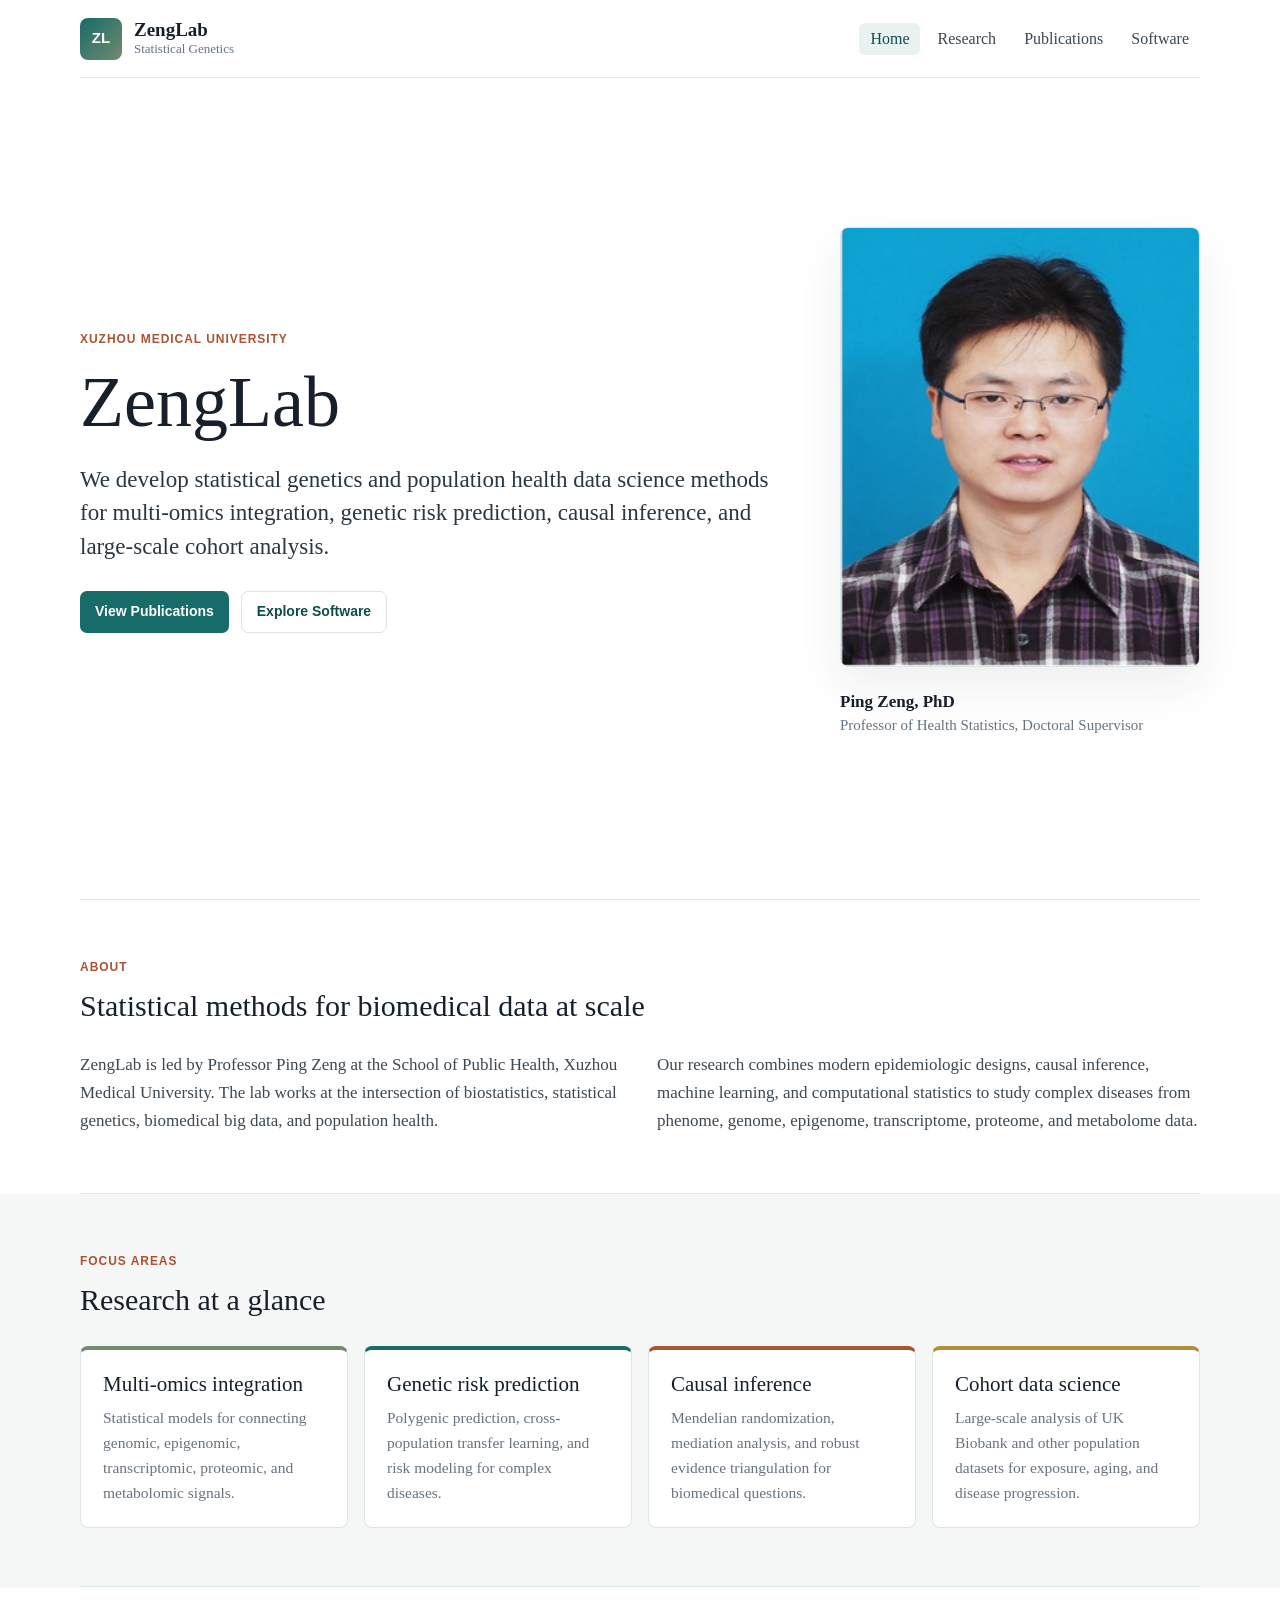
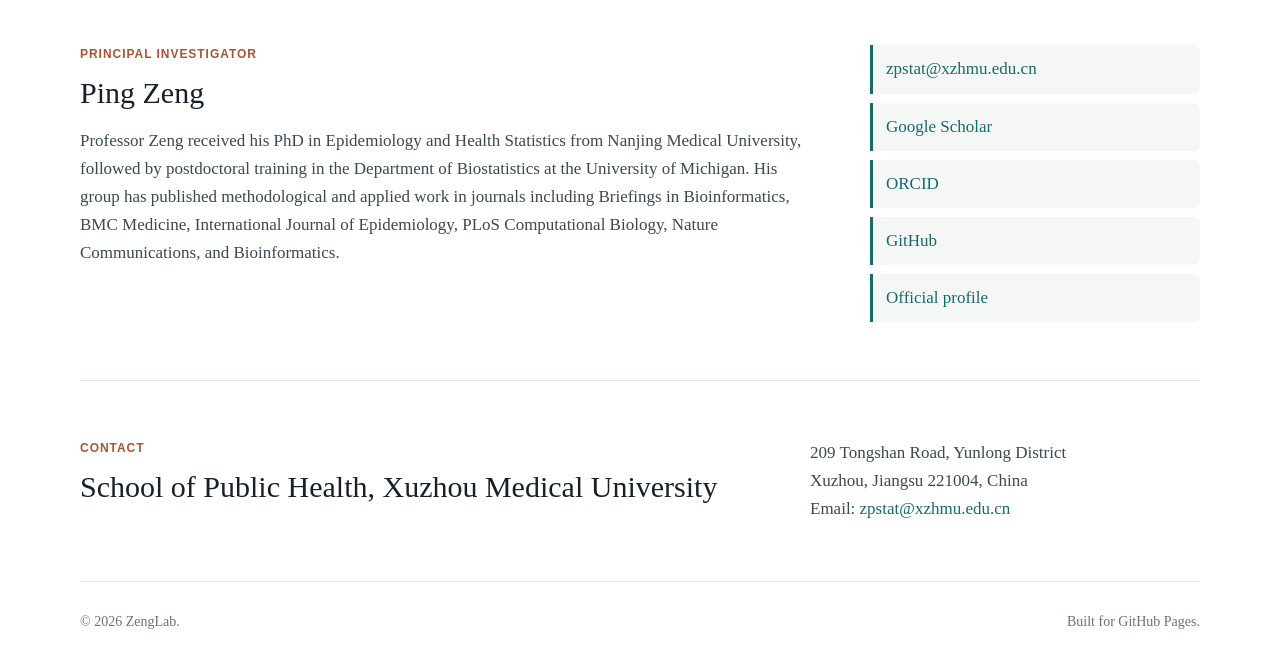
==== index.html @ f62ab116 "Create ZengLab GitHub Pages site" ====
<!DOCTYPE html>
<html lang="en">
<head>
  <meta charset="utf-8">
  <meta name="viewport" content="width=device-width, initial-scale=1">
  <meta name="description" content="ZengLab at Xuzhou Medical University develops statistical genetics, multi-omics integration, genetic risk prediction, and causal inference methods for population health.">
  <title>ZengLab | Statistical Genetics and Population Health</title>
  <link rel="icon" href="favicon.svg" type="image/svg+xml">
  <link rel="stylesheet" href="styles.css">
</head>
<body>
  <header class="site-header">
    <a class="brand" href="index.html" aria-label="ZengLab home">
      <span class="brand-mark">ZL</span>
      <span>
        <strong>ZengLab</strong>
        <small>Statistical Genetics</small>
      </span>
    </a>
    <nav class="nav" aria-label="Primary navigation">
      <a class="active" href="index.html">Home</a>
      <a href="research.html">Research</a>
      <a href="publications.html">Publications</a>
      <a href="software.html">Software</a>
    </nav>
  </header>

  <main>
    <section class="hero">
      <div class="hero-copy">
        <p class="eyebrow">Xuzhou Medical University</p>
        <h1>ZengLab</h1>
        <p class="lead">
          We develop statistical genetics and population health data science methods for multi-omics integration,
          genetic risk prediction, causal inference, and large-scale cohort analysis.
        </p>
        <div class="hero-actions" aria-label="Key links">
          <a class="button primary" href="publications.html">View Publications</a>
          <a class="button secondary" href="software.html">Explore Software</a>
        </div>
      </div>
      <figure class="profile">
        <img src="assets/ping-zeng.png" alt="Ping Zeng">
        <figcaption>
          <strong>Ping Zeng, PhD</strong>
          <span>Professor of Health Statistics, Doctoral Supervisor</span>
        </figcaption>
      </figure>
    </section>

    <section class="section">
      <div class="section-heading">
        <p class="eyebrow">About</p>
        <h2>Statistical methods for biomedical data at scale</h2>
      </div>
      <div class="text-grid">
        <p>
          ZengLab is led by Professor Ping Zeng at the School of Public Health, Xuzhou Medical University.
          The lab works at the intersection of biostatistics, statistical genetics, biomedical big data,
          and population health.
        </p>
        <p>
          Our research combines modern epidemiologic designs, causal inference, machine learning, and
          computational statistics to study complex diseases from phenome, genome, epigenome, transcriptome,
          proteome, and metabolome data.
        </p>
      </div>
    </section>

    <section class="section muted">
      <div class="section-heading">
        <p class="eyebrow">Focus Areas</p>
        <h2>Research at a glance</h2>
      </div>
      <div class="feature-grid">
        <article class="feature">
          <h3>Multi-omics integration</h3>
          <p>Statistical models for connecting genomic, epigenomic, transcriptomic, proteomic, and metabolomic signals.</p>
        </article>
        <article class="feature">
          <h3>Genetic risk prediction</h3>
          <p>Polygenic prediction, cross-population transfer learning, and risk modeling for complex diseases.</p>
        </article>
        <article class="feature">
          <h3>Causal inference</h3>
          <p>Mendelian randomization, mediation analysis, and robust evidence triangulation for biomedical questions.</p>
        </article>
        <article class="feature">
          <h3>Cohort data science</h3>
          <p>Large-scale analysis of UK Biobank and other population datasets for exposure, aging, and disease progression.</p>
        </article>
      </div>
    </section>

    <section class="section split">
      <div>
        <p class="eyebrow">Principal Investigator</p>
        <h2>Ping Zeng</h2>
        <p>
          Professor Zeng received his PhD in Epidemiology and Health Statistics from Nanjing Medical University,
          followed by postdoctoral training in the Department of Biostatistics at the University of Michigan.
          His group has published methodological and applied work in journals including Briefings in Bioinformatics,
          BMC Medicine, International Journal of Epidemiology, PLoS Computational Biology, Nature Communications,
          and Bioinformatics.
        </p>
      </div>
      <aside class="fact-list" aria-label="Profile links and contact">
        <a href="mailto:zpstat@xzhmu.edu.cn">zpstat@xzhmu.edu.cn</a>
        <a href="https://scholar.google.com/citations?user=GankdrwAAAAJ&hl=en" target="_blank" rel="noopener">Google Scholar</a>
        <a href="http://orcid.org/0000-0003-2710-3440" target="_blank" rel="noopener">ORCID</a>
        <a href="https://github.com/biostatpzeng/" target="_blank" rel="noopener">GitHub</a>
        <a href="https://gongwei.xzhmu.edu.cn/info/1168/1723.htm" target="_blank" rel="noopener">Official profile</a>
      </aside>
    </section>

    <section class="section contact-band" id="contact">
      <div>
        <p class="eyebrow">Contact</p>
        <h2>School of Public Health, Xuzhou Medical University</h2>
      </div>
      <address>
        209 Tongshan Road, Yunlong District<br>
        Xuzhou, Jiangsu 221004, China<br>
        Email: <a href="mailto:zpstat@xzhmu.edu.cn">zpstat@xzhmu.edu.cn</a>
      </address>
    </section>
  </main>

  <footer class="site-footer">
    <span>&copy; 2026 ZengLab.</span>
    <span>Built for GitHub Pages.</span>
  </footer>
</body>
</html>
---- styles.css ----
:root {
  --ink: #17202a;
  --body: #3c4852;
  --muted: #67737f;
  --line: #dde4ea;
  --paper: #ffffff;
  --wash: #f5f7f6;
  --teal: #176b69;
  --teal-dark: #0f4d4b;
  --rust: #a95432;
  --sage: #728b6f;
  --gold: #b58b3c;
  --shadow: 0 18px 45px rgba(23, 32, 42, 0.08);
}

* {
  box-sizing: border-box;
}

html {
  scroll-behavior: smooth;
}

body {
  margin: 0;
  color: var(--body);
  background: var(--paper);
  font-family: Georgia, "Times New Roman", serif;
  font-size: 17px;
  line-height: 1.65;
}

a {
  color: var(--teal);
  text-decoration: none;
}

a:hover {
  color: var(--rust);
}

.site-header,
main,
.site-footer {
  width: min(1120px, calc(100% - 42px));
  margin: 0 auto;
}

.site-header {
  min-height: 78px;
  display: flex;
  align-items: center;
  justify-content: space-between;
  gap: 24px;
  border-bottom: 1px solid var(--line);
}

.brand {
  display: inline-flex;
  align-items: center;
  gap: 12px;
  color: var(--ink);
}

.brand:hover {
  color: var(--ink);
}

.brand-mark {
  width: 42px;
  height: 42px;
  display: inline-grid;
  place-items: center;
  border-radius: 8px;
  color: #fff;
  background: linear-gradient(135deg, var(--teal), var(--sage));
  font-family: Arial, Helvetica, sans-serif;
  font-size: 15px;
  font-weight: 700;
  letter-spacing: 0;
}

.brand strong,
.brand small {
  display: block;
}

.brand strong {
  color: var(--ink);
  font-size: 19px;
  line-height: 1.1;
}

.brand small {
  color: var(--muted);
  font-size: 13px;
  line-height: 1.3;
}

.nav {
  display: flex;
  align-items: center;
  gap: 6px;
  flex-wrap: wrap;
  justify-content: flex-end;
}

.nav a {
  color: var(--body);
  border-radius: 6px;
  padding: 8px 11px;
  font-size: 16px;
  line-height: 1;
}

.nav a:hover,
.nav a.active {
  color: var(--teal-dark);
  background: #eaf2f1;
}

.hero {
  min-height: calc(100vh - 78px);
  display: grid;
  grid-template-columns: minmax(0, 1.25fr) 360px;
  align-items: center;
  gap: 64px;
  padding: 44px 0 58px;
  border-bottom: 1px solid var(--line);
}

.hero-copy {
  max-width: 720px;
}

.eyebrow {
  margin: 0 0 10px;
  color: var(--rust);
  font-family: Arial, Helvetica, sans-serif;
  font-size: 12px;
  font-weight: 700;
  letter-spacing: 0.08em;
  text-transform: uppercase;
}

h1,
h2,
h3,
p {
  margin-top: 0;
}

h1,
h2,
h3 {
  color: var(--ink);
  font-weight: 500;
  line-height: 1.18;
}

h1 {
  margin-bottom: 18px;
  font-size: clamp(42px, 6vw, 72px);
}

h2 {
  margin-bottom: 16px;
  font-size: 30px;
}

h3 {
  margin-bottom: 10px;
  font-size: 21px;
}

.lead {
  max-width: 760px;
  color: #2b3740;
  font-size: 23px;
  line-height: 1.45;
}

.lead.narrow {
  max-width: 820px;
}

.hero-actions,
.inline-links {
  display: flex;
  flex-wrap: wrap;
  gap: 12px;
  margin-top: 28px;
}

.button,
.inline-links a {
  display: inline-flex;
  align-items: center;
  justify-content: center;
  min-height: 42px;
  border-radius: 7px;
  padding: 9px 15px;
  font-family: Arial, Helvetica, sans-serif;
  font-size: 14px;
  font-weight: 700;
  line-height: 1.2;
}

.button.primary {
  color: #fff;
  background: var(--teal);
}

.button.primary:hover {
  background: var(--teal-dark);
}

.button.secondary,
.inline-links a {
  color: var(--teal-dark);
  border: 1px solid var(--line);
  background: #fff;
}

.button.secondary:hover,
.inline-links a:hover {
  color: var(--rust);
  border-color: #d4b5a4;
}

.profile {
  margin: 0;
}

.profile img {
  width: 100%;
  max-height: 460px;
  object-fit: cover;
  object-position: center top;
  border-radius: 8px;
  box-shadow: var(--shadow);
  border: 1px solid var(--line);
}

.profile figcaption {
  margin-top: 14px;
  color: var(--muted);
  font-size: 15px;
  line-height: 1.45;
}

.profile figcaption strong,
.profile figcaption span {
  display: block;
}

.profile figcaption strong {
  color: var(--ink);
  font-size: 17px;
}

.section,
.page-intro {
  padding: 58px 0;
  border-bottom: 1px solid var(--line);
}

.page-intro {
  padding-top: 64px;
}

.muted {
  background: var(--wash);
  box-shadow: 0 0 0 100vmax var(--wash);
  clip-path: inset(0 -100vmax);
}

.section-heading {
  max-width: 720px;
  margin-bottom: 28px;
}

.text-grid {
  display: grid;
  grid-template-columns: repeat(2, minmax(0, 1fr));
  gap: 34px;
}

.text-grid p {
  margin: 0;
}

.feature-grid,
.software-grid {
  display: grid;
  grid-template-columns: repeat(4, minmax(0, 1fr));
  gap: 16px;
}

.feature,
.software-card {
  min-height: 100%;
  border: 1px solid var(--line);
  border-radius: 8px;
  background: #fff;
  padding: 22px;
}

.feature {
  border-top: 4px solid var(--sage);
}

.feature:nth-child(2) {
  border-top-color: var(--teal);
}

.feature:nth-child(3) {
  border-top-color: var(--rust);
}

.feature:nth-child(4) {
  border-top-color: var(--gold);
}

.feature p,
.software-card p {
  margin-bottom: 0;
  color: var(--muted);
  font-size: 15.5px;
  line-height: 1.6;
}

.split {
  display: grid;
  grid-template-columns: minmax(0, 1fr) 330px;
  gap: 52px;
  align-items: start;
}

.fact-list {
  display: grid;
  gap: 9px;
}

.fact-list a {
  display: block;
  border-left: 3px solid var(--teal);
  background: var(--wash);
  padding: 10px 13px;
  border-radius: 0 6px 6px 0;
}

.contact-band {
  display: grid;
  grid-template-columns: minmax(0, 1fr) minmax(260px, 390px);
  gap: 42px;
  align-items: start;
}

address {
  font-style: normal;
}

.research-list {
  display: grid;
  gap: 1px;
  border: 1px solid var(--line);
  background: var(--line);
}

.research-item {
  display: grid;
  grid-template-columns: 72px minmax(0, 1fr);
  gap: 22px;
  background: #fff;
  padding: 28px;
}

.research-item p {
  margin-bottom: 0;
}

.number {
  color: var(--gold);
  font-family: Arial, Helvetica, sans-serif;
  font-size: 14px;
  font-weight: 700;
}

.metric-grid {
  display: grid;
  gap: 12px;
}

.metric-grid div {
  border: 1px solid var(--line);
  border-radius: 8px;
  padding: 18px;
}

.metric-grid strong {
  display: block;
  color: var(--teal-dark);
  font-family: Arial, Helvetica, sans-serif;
  font-size: 32px;
  line-height: 1;
}

.metric-grid span {
  display: block;
  margin-top: 8px;
  color: var(--muted);
  font-size: 14px;
  line-height: 1.5;
}

.pub-year {
  margin: 28px 0 12px;
  color: var(--rust);
  font-family: Arial, Helvetica, sans-serif;
  font-size: 14px;
  font-weight: 700;
  letter-spacing: 0.08em;
}

.pub-year:first-child {
  margin-top: 0;
}

.publication-list {
  margin: 0 0 22px;
  padding-left: 21px;
}

.publication-list li {
  margin-bottom: 15px;
  padding-left: 8px;
}

.publication-list em {
  color: var(--ink);
  font-style: italic;
  font-weight: 700;
}

.publication-list a {
  white-space: nowrap;
}

.software-grid {
  grid-template-columns: repeat(2, minmax(0, 1fr));
}

.software-card {
  display: flex;
  justify-content: space-between;
  gap: 22px;
}

.software-card h2 {
  margin-bottom: 8px;
  font-size: 24px;
}

.software-card a {
  align-self: flex-start;
  white-space: nowrap;
  font-family: Arial, Helvetica, sans-serif;
  font-size: 14px;
  font-weight: 700;
}

.site-footer {
  display: flex;
  justify-content: space-between;
  gap: 18px;
  padding: 28px 0 36px;
  color: var(--muted);
  font-size: 14px;
}

@media (max-width: 900px) {
  .site-header {
    align-items: flex-start;
    flex-direction: column;
    justify-content: center;
    padding: 16px 0;
  }

  .nav {
    justify-content: flex-start;
  }

  .hero {
    min-height: auto;
    grid-template-columns: 1fr;
    gap: 34px;
    padding-top: 40px;
  }

  .profile {
    max-width: 420px;
  }

  .text-grid,
  .split,
  .contact-band,
  .feature-grid,
  .software-grid {
    grid-template-columns: 1fr;
  }
}

@media (max-width: 560px) {
  .site-header,
  main,
  .site-footer {
    width: min(100% - 28px, 1120px);
  }

  body {
    font-size: 16px;
  }

  h1 {
    font-size: 42px;
  }

  h2 {
    font-size: 26px;
  }

  .lead {
    font-size: 20px;
  }

  .nav a {
    padding: 8px 9px;
    font-size: 15px;
  }

  .hero-actions,
  .inline-links,
  .site-footer,
  .software-card {
    flex-direction: column;
  }

  .button,
  .inline-links a {
    width: 100%;
  }

  .research-item {
    grid-template-columns: 1fr;
    gap: 8px;
    padding: 22px;
  }
}
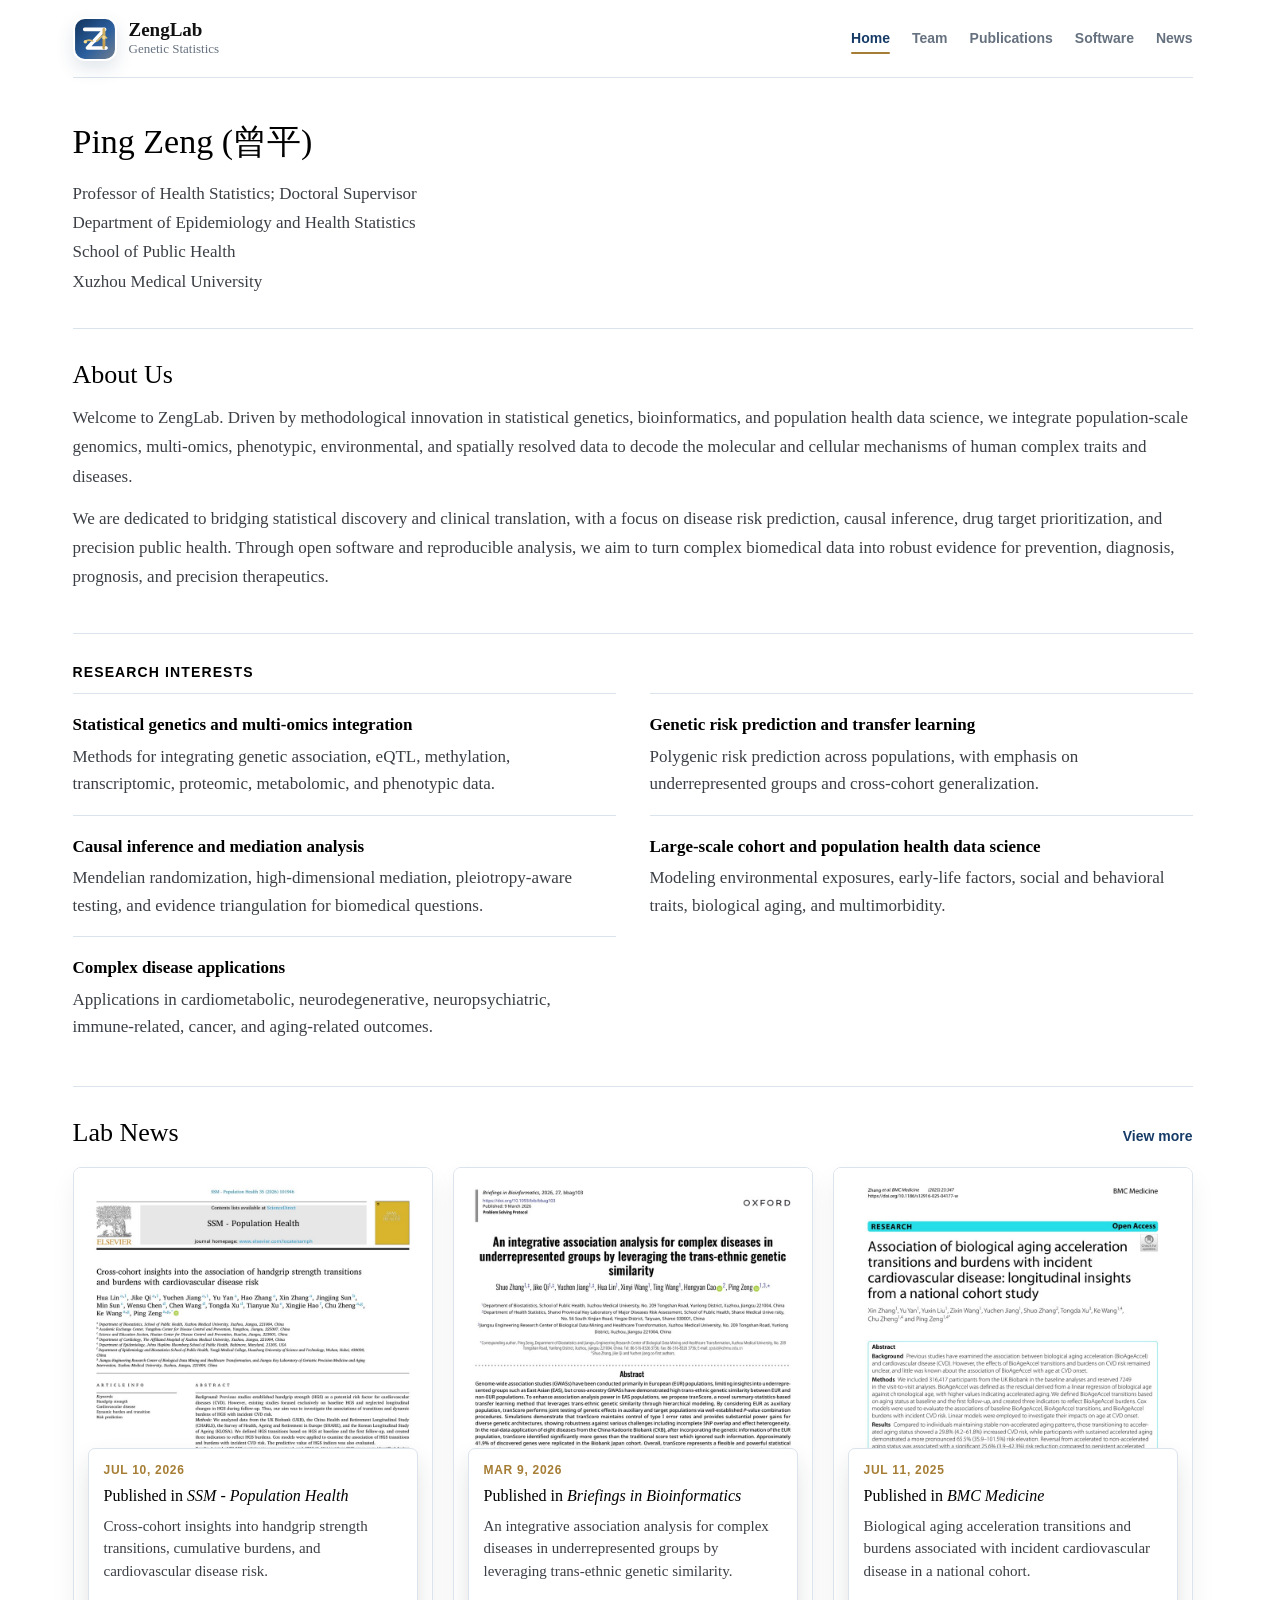
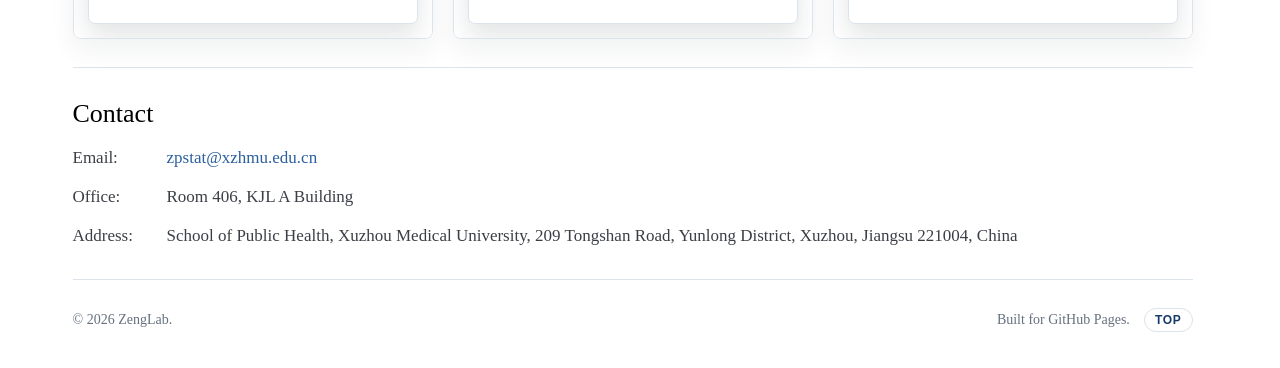
==== commit 87d12395: "Build ZengLab GitHub Pages site" ====
--- a/index.html
+++ b/index.html
@@ -4,131 +4,170 @@
   <meta charset="utf-8">
   <meta name="viewport" content="width=device-width, initial-scale=1">
   <meta name="description" content="ZengLab at Xuzhou Medical University develops statistical genetics, multi-omics integration, genetic risk prediction, and causal inference methods for population health.">
-  <title>ZengLab | Statistical Genetics and Population Health</title>
+  <title>ZengLab | Genetic Statistics and Population Health</title>
   <link rel="icon" href="favicon.svg" type="image/svg+xml">
   <link rel="stylesheet" href="styles.css">
 </head>
-<body>
+<body id="top">
   <header class="site-header">
     <a class="brand" href="index.html" aria-label="ZengLab home">
-      <span class="brand-mark">ZL</span>
+      <span class="brand-mark" aria-hidden="true">
+        <svg viewBox="0 0 64 64" focusable="false">
+          <defs>
+            <linearGradient id="field-index" x1="8" y1="8" x2="56" y2="56" gradientUnits="userSpaceOnUse">
+              <stop offset="0" stop-color="#163b67"/>
+              <stop offset="0.58" stop-color="#2b5f9e"/>
+              <stop offset="1" stop-color="#637892"/>
+            </linearGradient>
+            <linearGradient id="accent-index" x1="16" y1="45" x2="50" y2="18" gradientUnits="userSpaceOnUse">
+              <stop offset="0" stop-color="#a67d34"/>
+              <stop offset="1" stop-color="#d8b76a"/>
+            </linearGradient>
+          </defs>
+          <rect x="3" y="3" width="58" height="58" rx="14" fill="url(#field-index)"/>
+          <path d="M17 18h29L21 45h27" fill="none" stroke="#ffffff" stroke-width="5.2" stroke-linecap="round" stroke-linejoin="round"/>
+          <path d="M45 18v27" fill="none" stroke="url(#accent-index)" stroke-width="4.2" stroke-linecap="round"/>
+          <path d="M18 36c6.5-7.5 12.5 4.5 19-3s8.5-7 12-2.5" fill="none" stroke="#d8b76a" stroke-width="2.2" stroke-linecap="round"/>
+          <circle cx="18" cy="36" r="2.6" fill="#f3d98d"/>
+          <circle cx="31.5" cy="35" r="2.2" fill="#ffffff"/>
+          <circle cx="45" cy="30" r="2.6" fill="#f3d98d"/>
+          <circle cx="48" cy="45" r="2.1" fill="#ffffff"/>
+        </svg>
+      </span>
       <span>
         <strong>ZengLab</strong>
-        <small>Statistical Genetics</small>
+        <small>Genetic Statistics</small>
       </span>
     </a>
     <nav class="nav" aria-label="Primary navigation">
       <a class="active" href="index.html">Home</a>
-      <a href="research.html">Research</a>
+      <a href="team.html">Team</a>
       <a href="publications.html">Publications</a>
       <a href="software.html">Software</a>
+      <a href="news.html">News</a>
     </nav>
   </header>
 
   <main>
-    <section class="hero">
-      <div class="hero-copy">
-        <p class="eyebrow">Xuzhou Medical University</p>
-        <h1>ZengLab</h1>
-        <p class="lead">
-          We develop statistical genetics and population health data science methods for multi-omics integration,
-          genetic risk prediction, causal inference, and large-scale cohort analysis.
-        </p>
-        <div class="hero-actions" aria-label="Key links">
-          <a class="button primary" href="publications.html">View Publications</a>
-          <a class="button secondary" href="software.html">Explore Software</a>
-        </div>
-      </div>
-      <figure class="profile">
-        <img src="assets/ping-zeng.png" alt="Ping Zeng">
-        <figcaption>
-          <strong>Ping Zeng, PhD</strong>
-          <span>Professor of Health Statistics, Doctoral Supervisor</span>
-        </figcaption>
-      </figure>
-    </section>
-
-    <section class="section">
-      <div class="section-heading">
-        <p class="eyebrow">About</p>
-        <h2>Statistical methods for biomedical data at scale</h2>
-      </div>
-      <div class="text-grid">
-        <p>
-          ZengLab is led by Professor Ping Zeng at the School of Public Health, Xuzhou Medical University.
-          The lab works at the intersection of biostatistics, statistical genetics, biomedical big data,
-          and population health.
-        </p>
-        <p>
-          Our research combines modern epidemiologic designs, causal inference, machine learning, and
-          computational statistics to study complex diseases from phenome, genome, epigenome, transcriptome,
-          proteome, and metabolome data.
+    <section class="home-intro">
+      <div class="home-profile-copy">
+        <h1>Ping Zeng (曾平)</h1>
+        <p class="home-affiliation">
+          Professor of Health Statistics; Doctoral Supervisor<br>
+          Department of Epidemiology and Health Statistics<br>
+          School of Public Health<br>
+          Xuzhou Medical University
         </p>
       </div>
     </section>
 
-    <section class="section muted">
-      <div class="section-heading">
-        <p class="eyebrow">Focus Areas</p>
-        <h2>Research at a glance</h2>
+    <section class="home-section">
+      <h2>About Us</h2>
+      <p>
+        Welcome to ZengLab. Driven by methodological innovation in statistical genetics,
+        bioinformatics, and population health data science, we integrate population-scale
+        genomics, multi-omics, phenotypic, environmental, and spatially resolved data to
+        decode the molecular and cellular mechanisms of human complex traits and diseases.
+      </p>
+      <p>
+        We are dedicated to bridging statistical discovery and clinical translation, with a
+        focus on disease risk prediction, causal inference, drug target prioritization, and
+        precision public health. Through open software and reproducible analysis, we aim to
+        turn complex biomedical data into robust evidence for prevention, diagnosis,
+        prognosis, and precision therapeutics.
+      </p>
+    </section>
+
+    <section class="home-section research-interests">
+      <h2>Research Interests</h2>
+      <ul class="interest-list">
+        <li>
+          <strong>Statistical genetics and multi-omics integration</strong>
+          <span>Methods for integrating genetic association, eQTL, methylation, transcriptomic, proteomic, metabolomic, and phenotypic data.</span>
+        </li>
+        <li>
+          <strong>Genetic risk prediction and transfer learning</strong>
+          <span>Polygenic risk prediction across populations, with emphasis on underrepresented groups and cross-cohort generalization.</span>
+        </li>
+        <li>
+          <strong>Causal inference and mediation analysis</strong>
+          <span>Mendelian randomization, high-dimensional mediation, pleiotropy-aware testing, and evidence triangulation for biomedical questions.</span>
+        </li>
+        <li>
+          <strong>Large-scale cohort and population health data science</strong>
+          <span>Modeling environmental exposures, early-life factors, social and behavioral traits, biological aging, and multimorbidity.</span>
+        </li>
+        <li>
+          <strong>Complex disease applications</strong>
+          <span>Applications in cardiometabolic, neurodegenerative, neuropsychiatric, immune-related, cancer, and aging-related outcomes.</span>
+        </li>
+      </ul>
+    </section>
+
+    <section class="home-section lab-news">
+      <div class="section-title-row">
+        <h2>Lab News</h2>
+        <a href="news.html">View more</a>
       </div>
-      <div class="feature-grid">
-        <article class="feature">
-          <h3>Multi-omics integration</h3>
-          <p>Statistical models for connecting genomic, epigenomic, transcriptomic, proteomic, and metabolomic signals.</p>
-        </article>
-        <article class="feature">
-          <h3>Genetic risk prediction</h3>
-          <p>Polygenic prediction, cross-population transfer learning, and risk modeling for complex diseases.</p>
-        </article>
-        <article class="feature">
-          <h3>Causal inference</h3>
-          <p>Mendelian randomization, mediation analysis, and robust evidence triangulation for biomedical questions.</p>
-        </article>
-        <article class="feature">
-          <h3>Cohort data science</h3>
-          <p>Large-scale analysis of UK Biobank and other population datasets for exposure, aging, and disease progression.</p>
-        </article>
+      <div class="news-grid">
+        <a class="news-card" href="https://doi.org/10.1016/j.ssmph.2026.101946" target="_blank" rel="noopener" aria-label="Open handgrip strength and cardiovascular disease article">
+          <div class="news-cover">
+            <img src="assets/news-handgrip-cover.jpg" alt="First page of the handgrip strength and cardiovascular disease paper">
+          </div>
+          <div class="news-body">
+            <time datetime="2026-07-10">Jul 10, 2026</time>
+            <h3>Published in <em>SSM - Population Health</em></h3>
+            <p>Cross-cohort insights into handgrip strength transitions, cumulative burdens, and cardiovascular disease risk.</p>
+          </div>
+        </a>
+        <a class="news-card" href="https://doi.org/10.1093/bib/bbag103" target="_blank" rel="noopener" aria-label="Open trans-ethnic genetic similarity article">
+          <div class="news-cover">
+            <img src="assets/news-transethnic-cover.jpg" alt="First page of the trans-ethnic genetic similarity paper">
+          </div>
+          <div class="news-body">
+            <time datetime="2026-03-09">Mar 9, 2026</time>
+            <h3>Published in <em>Briefings in Bioinformatics</em></h3>
+            <p>An integrative association analysis for complex diseases in underrepresented groups by leveraging trans-ethnic genetic similarity.</p>
+          </div>
+        </a>
+        <a class="news-card" href="https://doi.org/10.1186/s12916-025-04177-w" target="_blank" rel="noopener" aria-label="Open biological aging acceleration and cardiovascular disease article">
+          <div class="news-cover">
+            <img src="assets/news-aging-cover.jpg" alt="First page of the biological aging acceleration and cardiovascular disease paper">
+          </div>
+          <div class="news-body">
+            <time datetime="2025-07-11">Jul 11, 2025</time>
+            <h3>Published in <em>BMC Medicine</em></h3>
+            <p>Biological aging acceleration transitions and burdens associated with incident cardiovascular disease in a national cohort.</p>
+          </div>
+        </a>
       </div>
     </section>
 
-    <section class="section split">
-      <div>
-        <p class="eyebrow">Principal Investigator</p>
-        <h2>Ping Zeng</h2>
-        <p>
-          Professor Zeng received his PhD in Epidemiology and Health Statistics from Nanjing Medical University,
-          followed by postdoctoral training in the Department of Biostatistics at the University of Michigan.
-          His group has published methodological and applied work in journals including Briefings in Bioinformatics,
-          BMC Medicine, International Journal of Epidemiology, PLoS Computational Biology, Nature Communications,
-          and Bioinformatics.
-        </p>
-      </div>
-      <aside class="fact-list" aria-label="Profile links and contact">
-        <a href="mailto:zpstat@xzhmu.edu.cn">zpstat@xzhmu.edu.cn</a>
-        <a href="https://scholar.google.com/citations?user=GankdrwAAAAJ&hl=en" target="_blank" rel="noopener">Google Scholar</a>
-        <a href="http://orcid.org/0000-0003-2710-3440" target="_blank" rel="noopener">ORCID</a>
-        <a href="https://github.com/biostatpzeng/" target="_blank" rel="noopener">GitHub</a>
-        <a href="https://gongwei.xzhmu.edu.cn/info/1168/1723.htm" target="_blank" rel="noopener">Official profile</a>
-      </aside>
-    </section>
-
-    <section class="section contact-band" id="contact">
-      <div>
-        <p class="eyebrow">Contact</p>
-        <h2>School of Public Health, Xuzhou Medical University</h2>
-      </div>
-      <address>
-        209 Tongshan Road, Yunlong District<br>
-        Xuzhou, Jiangsu 221004, China<br>
-        Email: <a href="mailto:zpstat@xzhmu.edu.cn">zpstat@xzhmu.edu.cn</a>
-      </address>
+    <section class="home-section" id="contact">
+      <h2>Contact</h2>
+      <dl class="home-contact">
+        <div>
+          <dt>Email:</dt>
+          <dd><a href="mailto:zpstat@xzhmu.edu.cn">zpstat@xzhmu.edu.cn</a></dd>
+        </div>
+        <div>
+          <dt>Office:</dt>
+          <dd>Room 406, KJL A Building</dd>
+        </div>
+        <div>
+          <dt>Address:</dt>
+          <dd>School of Public Health, Xuzhou Medical University, 209 Tongshan Road, Yunlong District, Xuzhou, Jiangsu 221004, China</dd>
+        </div>
+      </dl>
     </section>
   </main>
 
   <footer class="site-footer">
     <span>&copy; 2026 ZengLab.</span>
-    <span>Built for GitHub Pages.</span>
+    <span class="footer-links">
+      <span>Built for GitHub Pages.</span>
+      <a class="back-to-top" href="#top">Top</a>
+    </span>
   </footer>
 </body>
 </html>
--- a/styles.css
+++ b/styles.css
@@ -1,15 +1,15 @@
 :root {
-  --ink: #17202a;
-  --body: #3c4852;
-  --muted: #67737f;
-  --line: #dde4ea;
+  --ink: #111111;
+  --body: #3b3f45;
+  --muted: #66717f;
+  --line: #dbe3ec;
   --paper: #ffffff;
-  --wash: #f5f7f6;
-  --teal: #176b69;
-  --teal-dark: #0f4d4b;
-  --rust: #a95432;
-  --sage: #728b6f;
-  --gold: #b58b3c;
+  --wash: #f5f7fb;
+  --teal: #2b5f9e;
+  --teal-dark: #163b67;
+  --rust: #8f4d3a;
+  --sage: #637892;
+  --gold: #a67d34;
   --shadow: 0 18px 45px rgba(23, 32, 42, 0.08);
 }
 
@@ -19,12 +19,15 @@
 
 html {
   scroll-behavior: smooth;
+  scrollbar-gutter: stable;
 }
 
 body {
+  position: relative;
+  min-height: 100vh;
   margin: 0;
   color: var(--body);
-  background: var(--paper);
+  background: #fff;
   font-family: Georgia, "Times New Roman", serif;
   font-size: 17px;
   line-height: 1.65;
@@ -42,16 +45,24 @@
 .site-header,
 main,
 .site-footer {
+  position: relative;
+  z-index: 1;
   width: min(1120px, calc(100% - 42px));
   margin: 0 auto;
 }
 
 .site-header {
+  position: sticky;
+  top: 0;
+  z-index: 10;
   min-height: 78px;
   display: flex;
   align-items: center;
   justify-content: space-between;
   gap: 24px;
+  padding: 10px 0;
+  background: rgba(255, 255, 255, 0.86);
+  backdrop-filter: blur(10px);
   border-bottom: 1px solid var(--line);
 }
 
@@ -67,17 +78,20 @@
 }
 
 .brand-mark {
-  width: 42px;
-  height: 42px;
-  display: inline-grid;
-  place-items: center;
-  border-radius: 8px;
-  color: #fff;
-  background: linear-gradient(135deg, var(--teal), var(--sage));
-  font-family: Arial, Helvetica, sans-serif;
-  font-size: 15px;
-  font-weight: 700;
-  letter-spacing: 0;
+  width: 44px;
+  height: 44px;
+  flex: 0 0 auto;
+  display: block;
+  overflow: hidden;
+  border-radius: 12px;
+  box-shadow: 0 8px 18px rgba(22, 59, 103, 0.13);
+}
+
+.brand-mark img,
+.brand-mark svg {
+  display: block;
+  width: 100%;
+  height: 100%;
 }
 
 .brand strong,
@@ -100,23 +114,45 @@
 .nav {
   display: flex;
   align-items: center;
-  gap: 6px;
+  gap: 22px;
   flex-wrap: wrap;
   justify-content: flex-end;
 }
 
 .nav a {
-  color: var(--body);
-  border-radius: 6px;
-  padding: 8px 11px;
-  font-size: 16px;
-  line-height: 1;
+  position: relative;
+  color: var(--muted);
+  padding: 8px 0;
+  font-family: Arial, Helvetica, sans-serif;
+  font-size: 14px;
+  font-weight: 700;
+  line-height: 1.1;
+  white-space: nowrap;
+  transition: color 160ms ease;
+}
+
+.nav a::after {
+  content: "";
+  position: absolute;
+  right: 0;
+  bottom: 0;
+  left: 0;
+  height: 2px;
+  border-radius: 999px;
+  background: var(--gold);
+  transform: scaleX(0);
+  transform-origin: left;
+  transition: transform 160ms ease;
 }
 
 .nav a:hover,
 .nav a.active {
   color: var(--teal-dark);
-  background: #eaf2f1;
+}
+
+.nav a:hover::after,
+.nav a.active::after {
+  transform: scaleX(1);
 }
 
 .hero {
@@ -137,7 +173,7 @@
   margin: 0 0 10px;
   color: var(--rust);
   font-family: Arial, Helvetica, sans-serif;
-  font-size: 12px;
+  font-size: 13px;
   font-weight: 700;
   letter-spacing: 0.08em;
   text-transform: uppercase;
@@ -259,6 +295,243 @@
   font-size: 17px;
 }
 
+.home-intro {
+  width: 100%;
+  display: grid;
+  grid-template-columns: minmax(0, 1fr);
+  align-items: start;
+  padding: 44px 0 32px;
+  border-bottom: 1px solid var(--line);
+}
+
+.home-profile-copy h1 {
+  margin-bottom: 16px;
+  color: #000;
+  font-size: 34px;
+  line-height: 1.2;
+}
+
+.home-affiliation {
+  margin: 0;
+  color: var(--body);
+  font-size: 17px;
+  line-height: 1.72;
+}
+
+.home-section {
+  width: 100%;
+  padding: 30px 0 28px;
+  border-bottom: 1px solid var(--line);
+}
+
+.home-section h2 {
+  margin-bottom: 12px;
+  color: #000;
+  font-size: 26px;
+  line-height: 1.25;
+}
+
+.home-section p,
+.home-contact {
+  margin-bottom: 13px;
+  color: var(--body);
+  font-size: 17px;
+  line-height: 1.72;
+}
+
+.research-interests h2 {
+  color: #000;
+  font-family: Arial, Helvetica, sans-serif;
+  font-size: 14px;
+  font-weight: 700;
+  letter-spacing: 0.08em;
+  text-transform: uppercase;
+}
+
+.interest-list {
+  display: grid;
+  grid-template-columns: repeat(2, minmax(0, 1fr));
+  gap: 0 34px;
+  margin: 4px 0 0;
+  padding: 0;
+  list-style: none;
+}
+
+.interest-list li {
+  margin: 0;
+  border-top: 1px solid var(--line);
+  padding: 17px 0;
+  font-size: 17px;
+  line-height: 1.62;
+}
+
+.interest-list strong,
+.interest-list span {
+  display: block;
+}
+
+.interest-list strong {
+  color: #000;
+  font-weight: 600;
+}
+
+.interest-list span {
+  margin-top: 4px;
+  color: var(--body);
+}
+
+.home-contact {
+  display: grid;
+  gap: 10px;
+  margin: 0;
+}
+
+.home-contact div {
+  display: grid;
+  grid-template-columns: 82px minmax(0, 1fr);
+  gap: 12px;
+  align-items: baseline;
+}
+
+.home-contact dt {
+  color: var(--body);
+  font-weight: 400;
+}
+
+.home-contact dd {
+  margin: 0;
+}
+
+.section-title-row {
+  display: flex;
+  align-items: baseline;
+  justify-content: space-between;
+  gap: 18px;
+  margin-bottom: 18px;
+}
+
+.section-title-row h2 {
+  margin-bottom: 0;
+}
+
+.section-title-row a {
+  color: var(--teal-dark);
+  font-family: Arial, Helvetica, sans-serif;
+  font-size: 14px;
+  font-weight: 700;
+}
+
+.section-title-row a:hover {
+  color: var(--rust);
+}
+
+.news-grid {
+  display: grid;
+  grid-template-columns: repeat(3, minmax(0, 1fr));
+  gap: 20px;
+}
+
+.news-card {
+  display: block;
+  position: relative;
+  overflow: hidden;
+  border: 1px solid var(--line);
+  border-radius: 8px;
+  background: #fff;
+  color: inherit;
+  min-height: 470px;
+  box-shadow: 0 12px 26px rgba(23, 32, 42, 0.06);
+  transition: border-color 160ms ease, box-shadow 160ms ease, transform 160ms ease;
+}
+
+.news-card:hover {
+  color: inherit;
+  border-color: #c8d7e8;
+  box-shadow: 0 16px 34px rgba(23, 32, 42, 0.1);
+  transform: translateY(-2px);
+}
+
+.news-card:focus-visible {
+  outline: 2px solid rgba(43, 95, 158, 0.42);
+  outline-offset: 3px;
+}
+
+.news-cover {
+  display: block;
+  height: 470px;
+  overflow: hidden;
+  border-bottom: 0;
+  padding: 0;
+  background: linear-gradient(180deg, #f8fafc 0%, #eef3f8 100%);
+}
+
+.news-cover img {
+  width: 100%;
+  height: 100%;
+  object-fit: cover;
+  object-position: top center;
+  background: #fff;
+  transition: filter 180ms ease, transform 180ms ease;
+}
+
+.news-card:hover .news-cover img {
+  filter: saturate(1.04) contrast(1.02);
+  transform: scale(1.018);
+}
+
+.news-body {
+  position: absolute;
+  display: flex;
+  flex-direction: column;
+  align-items: flex-start;
+  right: 14px;
+  bottom: 14px;
+  left: 14px;
+  height: 176px;
+  border: 1px solid var(--line);
+  border-radius: 7px;
+  background: #fff;
+  opacity: 1;
+  padding: 14px 15px 15px;
+  box-shadow: 0 12px 24px rgba(23, 32, 42, 0.12);
+  transition: border-color 160ms ease, box-shadow 160ms ease;
+}
+
+.news-card:hover .news-body {
+  border-color: #c8d7e8;
+  box-shadow: 0 14px 28px rgba(23, 32, 42, 0.16);
+}
+
+.news-body time {
+  display: block;
+  color: var(--gold);
+  font-family: Arial, Helvetica, sans-serif;
+  font-size: 12px;
+  font-weight: 700;
+  letter-spacing: 0.06em;
+  line-height: 1.2;
+  text-transform: uppercase;
+}
+
+.news-body h3 {
+  margin: 7px 0 9px;
+  color: #000;
+  font-size: 16px;
+  line-height: 1.32;
+}
+
+.news-body h3 em {
+  font-style: italic;
+  font-weight: inherit;
+}
+
+.news-body p {
+  margin: 0;
+  color: var(--body);
+  font-size: 15px;
+  line-height: 1.5;
+}
+
 .section,
 .page-intro {
   padding: 58px 0;
@@ -414,8 +687,45 @@
   line-height: 1.5;
 }
 
+.publications-intro {
+  padding: 42px 0 28px;
+  border-bottom: 1px solid var(--line);
+}
+
+.page-title {
+  margin-bottom: 10px;
+  color: #000;
+  font-size: 26px;
+  line-height: 1.25;
+}
+
+.publication-note {
+  max-width: 720px;
+  margin-bottom: 6px;
+  color: var(--muted);
+  font-size: 15px;
+  line-height: 1.58;
+}
+
+.publication-section {
+  padding: 18px 0 38px;
+  border-bottom: 1px solid var(--line);
+}
+
+.pub-year-block {
+  display: grid;
+  grid-template-columns: 72px minmax(0, 1fr);
+  gap: 26px;
+  padding: 22px 0;
+  border-top: 1px solid var(--line);
+}
+
+.pub-year-block:first-child {
+  border-top: 0;
+}
+
 .pub-year {
-  margin: 28px 0 12px;
+  margin: 0;
   color: var(--rust);
   font-family: Arial, Helvetica, sans-serif;
   font-size: 14px;
@@ -423,28 +733,365 @@
   letter-spacing: 0.08em;
 }
 
-.pub-year:first-child {
-  margin-top: 0;
-}
-
 .publication-list {
-  margin: 0 0 22px;
-  padding-left: 21px;
+  margin: 0;
+  padding-left: 22px;
 }
 
 .publication-list li {
-  margin-bottom: 15px;
+  margin-bottom: 16px;
   padding-left: 8px;
+  color: var(--body);
+  font-size: 17px;
+  line-height: 1.7;
+}
+
+.publication-list li:last-child {
+  margin-bottom: 0;
 }
 
 .publication-list em {
   color: var(--ink);
   font-style: italic;
+  font-weight: 600;
+}
+
+.publication-list strong {
+  color: #000;
   font-weight: 700;
 }
 
 .publication-list a {
   white-space: nowrap;
+}
+
+.publication-list sup {
+  font-size: 0.72em;
+}
+
+.pub-link {
+  border-bottom: 0;
+  font-weight: 600;
+}
+
+.pub-link:hover {
+  border-bottom-color: transparent;
+}
+
+.team-intro {
+  padding: 42px 0 28px;
+  border-bottom: 1px solid var(--line);
+}
+
+.team-section {
+  padding: 26px 0 36px;
+  border-bottom: 1px solid var(--line);
+}
+
+.leadership-grid {
+  display: grid;
+  grid-template-columns: minmax(260px, 360px) minmax(0, 1fr);
+  gap: 28px;
+  align-items: stretch;
+}
+
+.pi-profile,
+.supervisor-panel {
+  border: 1px solid var(--line);
+  border-radius: 8px;
+  background: #fff;
+  transition: border-color 160ms ease, box-shadow 160ms ease, transform 160ms ease;
+}
+
+.pi-profile:hover,
+.supervisor-panel:hover {
+  border-color: #c8d7e8;
+  box-shadow: 0 14px 34px rgba(23, 32, 42, 0.08);
+  transform: translateY(-1px);
+}
+
+.pi-profile {
+  display: grid;
+  grid-template-rows: auto 1fr;
+}
+
+.pi-profile h2,
+.supervisor-panel h2,
+.member-section-heading h2 {
+  margin: 0;
+  color: var(--rust);
+  font-family: Arial, Helvetica, sans-serif;
+  font-size: 13px;
+  font-weight: 700;
+  letter-spacing: 0.08em;
+  line-height: 1.2;
+  text-transform: uppercase;
+}
+
+.pi-profile h2,
+.supervisor-panel h2 {
+  border-bottom: 1px solid var(--line);
+  background: linear-gradient(90deg, #f7f9fc, #fff);
+  padding: 20px 22px;
+}
+
+.pi-body {
+  display: flex;
+  flex-direction: column;
+  justify-content: center;
+  padding: 18px 22px;
+}
+
+.pi-body strong {
+  display: block;
+  color: #000;
+  font-size: 17px;
+  font-weight: 600;
+  line-height: 1.35;
+}
+
+.pi-body a,
+.supervisor-row a {
+  color: var(--teal);
+  font-size: 17px;
+  font-weight: 400;
+}
+
+.pi-body a {
+  margin-top: 8px;
+}
+
+.pi-body a:hover,
+.supervisor-row a:hover {
+  color: var(--rust);
+}
+
+.supervisor-list {
+  display: grid;
+}
+
+.supervisor-row {
+  display: grid;
+  grid-template-columns: minmax(150px, 220px) minmax(0, 1fr);
+  gap: 18px;
+  align-items: baseline;
+  border-top: 1px solid var(--line);
+  padding: 16px 22px;
+  transition: background-color 160ms ease;
+}
+
+.supervisor-row:first-child {
+  border-top: 0;
+}
+
+.supervisor-row:hover {
+  background: #f8fafc;
+}
+
+.supervisor-row strong {
+  color: #000;
+  font-size: 17px;
+  font-weight: 600;
+}
+
+.member-section-heading {
+  margin-bottom: 16px;
+}
+
+.member-section-heading.compact {
+  margin-top: 30px;
+}
+
+.student-grid,
+.alumni-list {
+  margin: 0;
+  padding: 0;
+  list-style: none;
+}
+
+.student-grid {
+  display: grid;
+  grid-template-columns: repeat(4, minmax(0, 1fr));
+  gap: 12px;
+}
+
+.student-grid li {
+  min-height: 82px;
+  border: 1px solid var(--line);
+  border-radius: 8px;
+  background: #fff;
+  padding: 16px 17px;
+  transition: border-color 160ms ease, box-shadow 160ms ease, transform 160ms ease;
+}
+
+.student-grid li:hover {
+  border-color: #c8d7e8;
+  box-shadow: 0 12px 28px rgba(23, 32, 42, 0.08);
+  transform: translateY(-1px);
+}
+
+.student-grid strong,
+.student-grid span,
+.alumni-list strong,
+.alumni-list span {
+  display: block;
+}
+
+.student-grid strong,
+.alumni-list strong {
+  color: #000;
+  font-size: 17px;
+  font-weight: 600;
+  line-height: 1.35;
+}
+
+.student-grid span,
+.alumni-list span {
+  margin-top: 5px;
+  color: var(--body);
+  font-size: 17px;
+  font-weight: 400;
+  line-height: 1.35;
+}
+
+.alumni-list {
+  display: grid;
+  border-top: 1px solid var(--line);
+}
+
+.alumni-list li {
+  display: grid;
+  grid-template-columns: minmax(170px, 260px) minmax(0, 1fr);
+  gap: 18px;
+  align-items: baseline;
+  border-bottom: 1px solid var(--line);
+  padding: 13px 0;
+}
+
+.alumni-list span {
+  margin-top: 0;
+}
+
+.software-intro {
+  padding: 42px 0 28px;
+  border-bottom: 1px solid var(--line);
+}
+
+.software-note {
+  max-width: 760px;
+  margin-bottom: 6px;
+  color: var(--muted);
+  font-size: 15px;
+  line-height: 1.58;
+}
+
+.software-section {
+  padding: 24px 0 44px;
+  border-bottom: 1px solid var(--line);
+}
+
+.software-layout {
+  display: grid;
+  grid-template-columns: 220px minmax(0, 1fr);
+  gap: 44px;
+  align-items: start;
+}
+
+.software-sidebar {
+  position: sticky;
+  top: 96px;
+  border-left: 2px solid #e8eef5;
+  font-family: Arial, Helvetica, sans-serif;
+}
+
+.software-sidebar nav {
+  display: grid;
+  gap: 1px;
+  margin-bottom: 22px;
+}
+
+.software-sidebar a {
+  display: block;
+  margin-left: -2px;
+  border-left: 2px solid transparent;
+  padding: 8px 0 8px 14px;
+  color: var(--muted);
+  font-size: 14px;
+  font-weight: 700;
+  line-height: 1.25;
+}
+
+.software-sidebar a:hover {
+  color: var(--teal-dark);
+  border-left-color: var(--teal);
+}
+
+.software-sidebar .software-github {
+  padding-top: 18px;
+  border-top: 1px solid var(--line);
+}
+
+.software-list {
+  display: grid;
+  gap: 22px;
+}
+
+.software-item {
+  display: block;
+  scroll-margin-top: 100px;
+  overflow: hidden;
+  border: 1px solid var(--line);
+  border-radius: 8px;
+  background: #fff;
+  color: inherit;
+  transition: border-color 160ms ease, box-shadow 160ms ease, transform 160ms ease;
+}
+
+.software-item:hover {
+  color: inherit;
+  border-color: #c8d7e8;
+  box-shadow: 0 12px 30px rgba(23, 32, 42, 0.08);
+  transform: translateY(-1px);
+}
+
+.software-item:focus-visible {
+  outline: 2px solid rgba(43, 95, 158, 0.42);
+  outline-offset: 3px;
+}
+
+.software-item-header {
+  display: flex;
+  align-items: flex-start;
+  justify-content: space-between;
+  gap: 20px;
+  border-bottom: 1px solid var(--line);
+  background: linear-gradient(90deg, #f7f9fc, #fff);
+  padding: 20px 22px;
+}
+
+.software-item-header h2 {
+  margin: 0 0 4px;
+  color: #000;
+  font-size: 24px;
+  font-weight: 600;
+  line-height: 1.2;
+}
+
+.software-item-header p {
+  margin: 0;
+  color: var(--muted);
+  font-size: 17px;
+  font-weight: 600;
+  line-height: 1.45;
+}
+
+.software-description {
+  max-width: 850px;
+  margin: 0;
+  padding: 18px 22px 20px;
+  color: var(--body);
+  font-size: 17px;
+  line-height: 1.7;
 }
 
 .software-grid {
@@ -470,13 +1117,139 @@
   font-weight: 700;
 }
 
+.news-intro {
+  padding: 42px 0 28px;
+  border-bottom: 1px solid var(--line);
+}
+
+.news-archive {
+  padding: 18px 0 38px;
+  border-bottom: 1px solid var(--line);
+}
+
+.news-year-block {
+  display: grid;
+  grid-template-columns: 72px minmax(0, 1fr);
+  gap: 26px;
+  padding: 22px 0;
+  border-top: 1px solid var(--line);
+}
+
+.news-year-block:first-child {
+  border-top: 0;
+}
+
+.news-year {
+  margin: 0;
+  color: var(--rust);
+  font-family: Arial, Helvetica, sans-serif;
+  font-size: 14px;
+  font-weight: 700;
+  letter-spacing: 0.08em;
+  line-height: 1.2;
+}
+
+.news-list {
+  display: grid;
+  gap: 14px;
+}
+
+.news-entry {
+  display: grid;
+  grid-template-columns: 132px minmax(0, 1fr);
+  gap: 24px;
+  border: 1px solid var(--line);
+  border-radius: 8px;
+  background: #fff;
+  padding: 18px 20px;
+  transition: border-color 160ms ease, box-shadow 160ms ease, transform 160ms ease;
+}
+
+.news-entry:hover {
+  border-color: #c8d7e8;
+  box-shadow: 0 12px 28px rgba(23, 32, 42, 0.08);
+  transform: translateY(-1px);
+}
+
+.news-entry time {
+  color: var(--gold);
+  font-family: Arial, Helvetica, sans-serif;
+  font-size: 12px;
+  font-weight: 700;
+  letter-spacing: 0.06em;
+  line-height: 1.25;
+  text-transform: uppercase;
+}
+
+.news-entry h3 {
+  margin: 0 0 8px;
+  color: #000;
+  font-size: 18px;
+  line-height: 1.35;
+}
+
+.news-entry h3 em {
+  font-style: italic;
+  font-weight: inherit;
+}
+
+.news-entry p {
+  margin: 0 0 10px;
+  color: var(--body);
+  font-size: 17px;
+  line-height: 1.58;
+}
+
+.news-entry a {
+  color: var(--teal);
+  font-family: Arial, Helvetica, sans-serif;
+  font-size: 14px;
+  font-weight: 700;
+}
+
+.news-entry a:hover {
+  color: var(--rust);
+}
+
 .site-footer {
   display: flex;
+  align-items: center;
   justify-content: space-between;
   gap: 18px;
   padding: 28px 0 36px;
   color: var(--muted);
   font-size: 14px;
+}
+
+.footer-links {
+  display: inline-flex;
+  align-items: center;
+  justify-content: flex-end;
+  gap: 14px;
+  flex-wrap: wrap;
+}
+
+.back-to-top {
+  display: inline-flex;
+  align-items: center;
+  justify-content: center;
+  border: 1px solid var(--line);
+  border-radius: 999px;
+  background: #fff;
+  color: var(--teal-dark);
+  padding: 4px 10px;
+  font-family: Arial, Helvetica, sans-serif;
+  font-size: 12px;
+  font-weight: 700;
+  letter-spacing: 0.06em;
+  line-height: 1.2;
+  text-transform: uppercase;
+}
+
+.back-to-top:hover {
+  border-color: #c8d7e8;
+  color: var(--rust);
+  box-shadow: 0 6px 14px rgba(23, 32, 42, 0.06);
 }
 
 @media (max-width: 900px) {
@@ -489,6 +1262,14 @@
 
   .nav {
     justify-content: flex-start;
+    width: 100%;
+    flex-wrap: nowrap;
+    overflow-x: auto;
+    scrollbar-width: none;
+  }
+
+  .nav::-webkit-scrollbar {
+    display: none;
   }
 
   .hero {
@@ -505,9 +1286,73 @@
   .text-grid,
   .split,
   .contact-band,
+  .interest-list,
   .feature-grid,
-  .software-grid {
+  .software-grid,
+  .news-grid {
     grid-template-columns: 1fr;
+  }
+
+  .news-card {
+    min-height: 470px;
+  }
+
+  .news-cover {
+    height: 470px;
+  }
+
+  .home-intro {
+    grid-template-columns: 1fr;
+  }
+
+  .pub-year-block,
+  .news-year-block {
+    grid-template-columns: 1fr;
+    gap: 10px;
+  }
+
+  .news-entry {
+    grid-template-columns: 1fr;
+    gap: 8px;
+  }
+
+  .leadership-grid {
+    grid-template-columns: 1fr;
+    gap: 18px;
+  }
+
+  .student-grid {
+    grid-template-columns: repeat(2, minmax(0, 1fr));
+  }
+
+  .software-layout {
+    grid-template-columns: 1fr;
+    gap: 24px;
+  }
+
+  .software-sidebar {
+    position: static;
+    border-left: 0;
+    border-bottom: 1px solid var(--line);
+    padding-bottom: 18px;
+  }
+
+  .software-sidebar nav {
+    display: flex;
+    flex-wrap: wrap;
+    gap: 6px;
+    margin-bottom: 12px;
+  }
+
+  .software-sidebar a,
+  .software-sidebar .software-github {
+    display: inline-block;
+    margin-left: 0;
+    border: 1px solid var(--line);
+    border-radius: 6px;
+    background: #fff;
+    padding: 6px 9px;
+    font-size: 13px;
   }
 }
 
@@ -526,6 +1371,155 @@
     font-size: 42px;
   }
 
+  .home-profile-copy h1 {
+    font-size: 32px;
+  }
+
+  .home-intro {
+    grid-template-columns: 1fr;
+    gap: 22px;
+  }
+
+  .home-section h2 {
+    font-size: 24px;
+  }
+
+  .section-title-row {
+    align-items: flex-start;
+    flex-direction: column;
+    gap: 6px;
+  }
+
+  .research-interests h2 {
+    font-size: 14px;
+  }
+
+  .news-card {
+    min-height: 520px;
+  }
+
+  .news-cover {
+    height: 520px;
+  }
+
+  .news-body {
+    right: 12px;
+    bottom: 12px;
+    left: 12px;
+    padding: 13px 14px 14px;
+  }
+
+  .home-affiliation,
+  .home-section p,
+  .home-contact {
+    font-size: 17px;
+  }
+
+  .home-contact div {
+    grid-template-columns: 1fr;
+    gap: 0;
+  }
+
+  .publications-intro {
+    padding: 34px 0 24px;
+  }
+
+  .team-intro {
+    padding: 34px 0 24px;
+  }
+
+  .software-intro {
+    padding: 34px 0 24px;
+  }
+
+  .news-intro {
+    padding: 34px 0 24px;
+  }
+
+  .page-title {
+    font-size: 24px;
+  }
+
+  .publication-note,
+  .software-note {
+    font-size: 15px;
+  }
+
+  .team-section {
+    padding: 22px 0 32px;
+  }
+
+  .pi-profile {
+    padding: 0;
+  }
+
+  .pi-profile h2,
+  .supervisor-panel h2,
+  .member-section-heading h2 {
+    font-size: 13px;
+  }
+
+  .pi-profile h2,
+  .supervisor-panel h2 {
+    padding: 18px;
+  }
+
+  .supervisor-row,
+  .alumni-list li {
+    grid-template-columns: 1fr;
+    gap: 3px;
+  }
+
+  .supervisor-row {
+    padding: 15px 18px;
+  }
+
+.supervisor-row a,
+.pi-body a {
+  overflow-wrap: anywhere;
+}
+
+  .student-grid {
+    grid-template-columns: 1fr;
+  }
+
+  .student-grid li {
+    min-height: 0;
+    padding: 15px 16px;
+  }
+
+  .software-section {
+    padding: 20px 0 34px;
+  }
+
+  .software-layout {
+    gap: 20px;
+  }
+
+  .software-item-header {
+    flex-direction: column;
+    gap: 12px;
+    padding: 18px;
+  }
+
+  .software-item-header h2 {
+    font-size: 22px;
+  }
+
+  .software-description {
+    padding: 16px 18px 18px;
+    font-size: 17px;
+  }
+
+  .publication-list {
+    padding-left: 19px;
+  }
+
+  .publication-list li {
+    padding-left: 5px;
+    font-size: 17px;
+  }
+
   h2 {
     font-size: 26px;
   }
@@ -546,6 +1540,14 @@
     flex-direction: column;
   }
 
+  .site-footer {
+    align-items: flex-start;
+  }
+
+  .footer-links {
+    justify-content: flex-start;
+  }
+
   .button,
   .inline-links a {
     width: 100%;
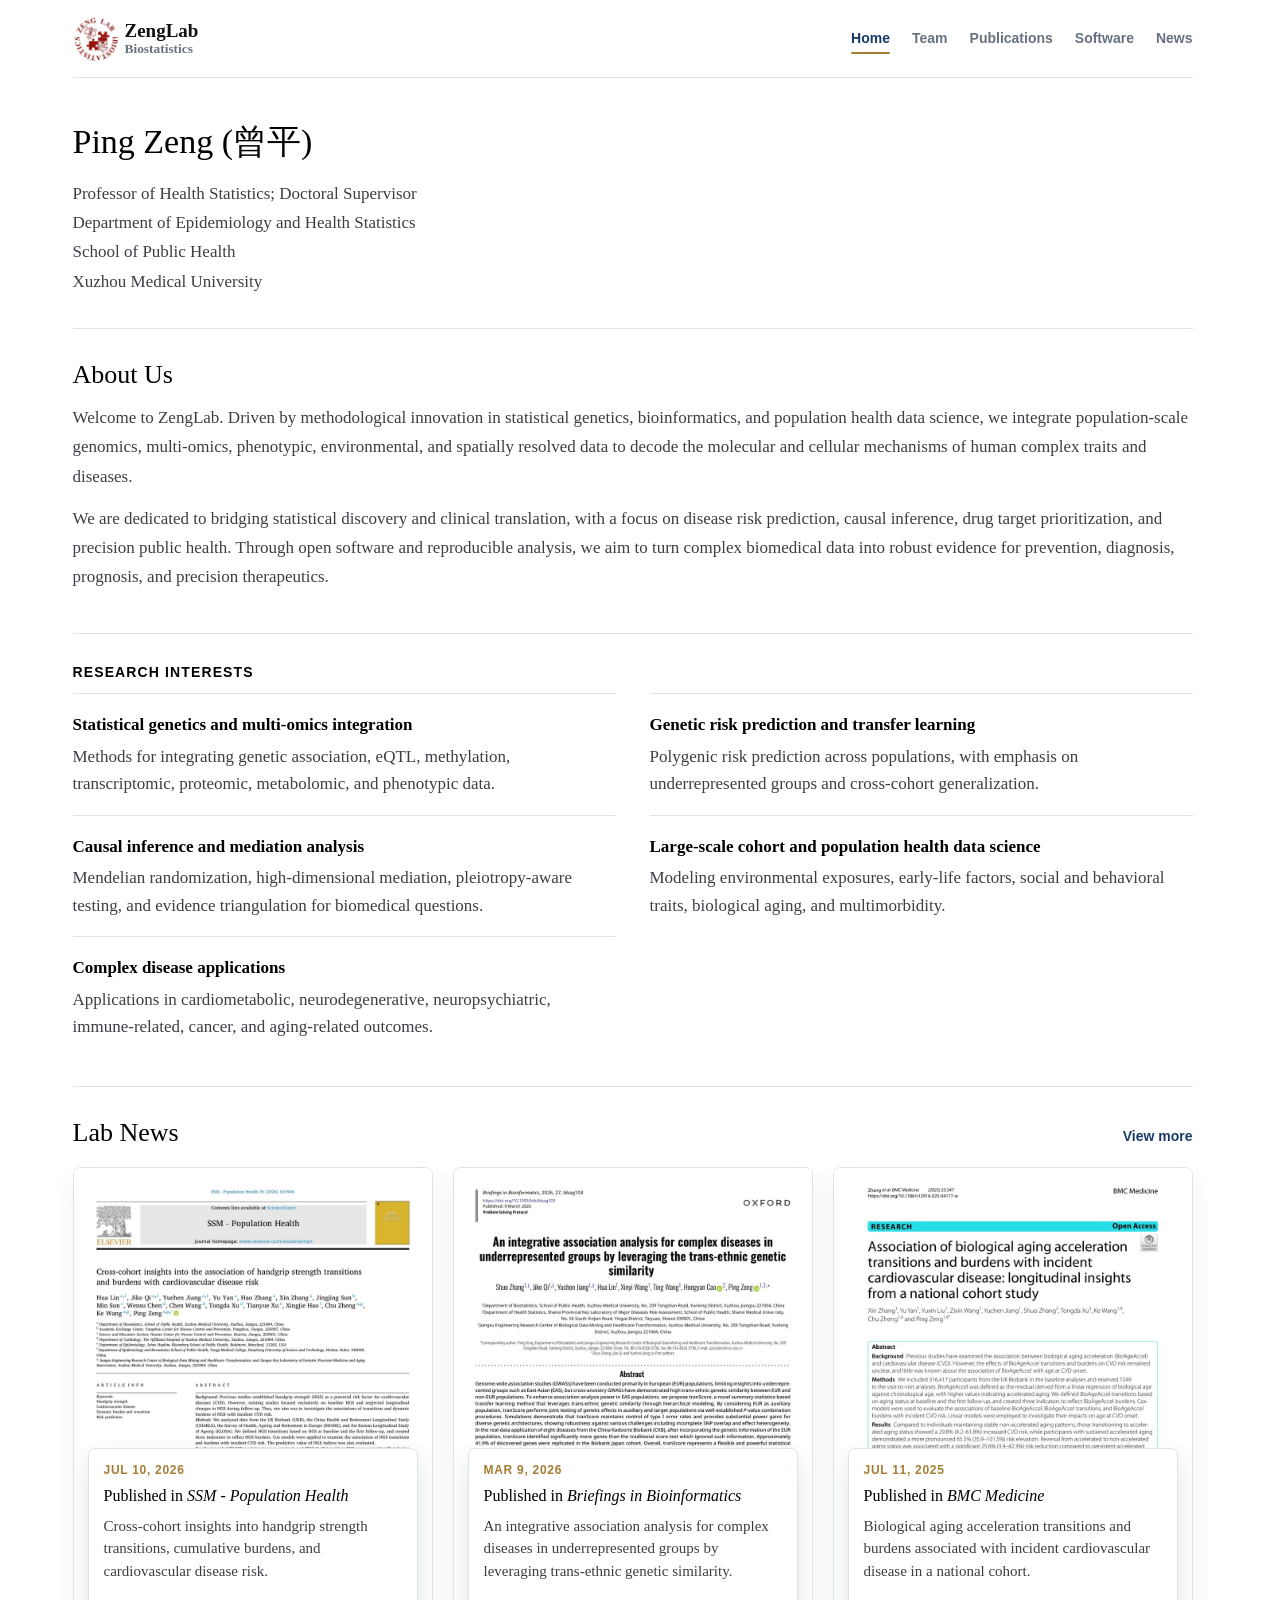
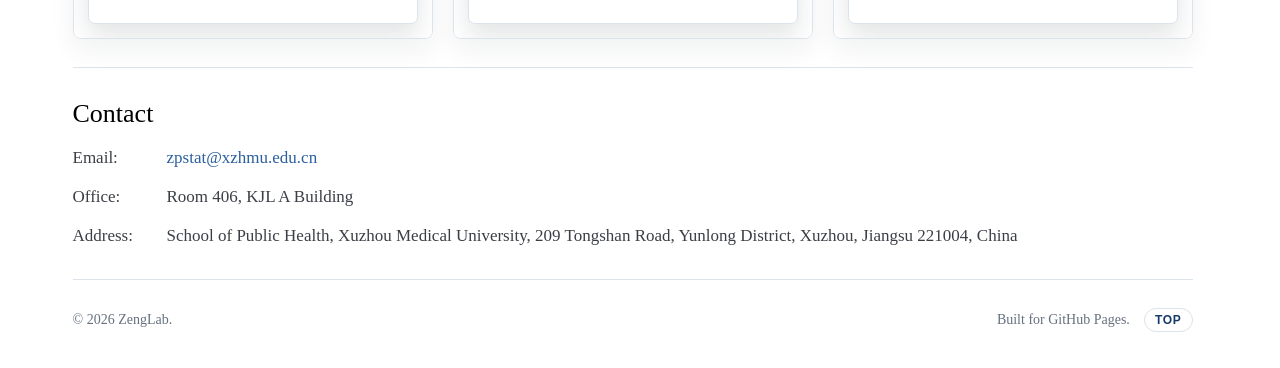
==== commit 747a852c: "Update ZengLab site" ====
--- a/index.html
+++ b/index.html
@@ -1,42 +1,33 @@
-<!DOCTYPE html>
+﻿<!DOCTYPE html>
 <html lang="en">
 <head>
   <meta charset="utf-8">
   <meta name="viewport" content="width=device-width, initial-scale=1">
   <meta name="description" content="ZengLab at Xuzhou Medical University develops statistical genetics, multi-omics integration, genetic risk prediction, and causal inference methods for population health.">
-  <title>ZengLab | Genetic Statistics and Population Health</title>
-  <link rel="icon" href="favicon.svg" type="image/svg+xml">
+  <title>ZengLab | Biostatistics and Population Health</title>
+  <link rel="icon" href="assets/logo-zenglab-favicon.png" type="image/png">
   <link rel="stylesheet" href="styles.css">
 </head>
 <body id="top">
+  <div class="launch-screen" role="status" aria-label="Loading ZengLab">
+    <div class="launch-stack">
+      <div class="launch-mark" aria-hidden="true">
+        <img src="assets/logo-zenglab.png" alt="">
+      </div>
+      <div class="launch-copy">
+        <p class="launch-kicker">Loading</p>
+        <div class="launch-title">ZengLab</div>
+        <p class="launch-subtitle">Biostatistics and population health</p>
+      </div>
+      <div class="launch-bar" aria-hidden="true"><span></span></div>
+    </div>
+  </div>
   <header class="site-header">
     <a class="brand" href="index.html" aria-label="ZengLab home">
-      <span class="brand-mark" aria-hidden="true">
-        <svg viewBox="0 0 64 64" focusable="false">
-          <defs>
-            <linearGradient id="field-index" x1="8" y1="8" x2="56" y2="56" gradientUnits="userSpaceOnUse">
-              <stop offset="0" stop-color="#163b67"/>
-              <stop offset="0.58" stop-color="#2b5f9e"/>
-              <stop offset="1" stop-color="#637892"/>
-            </linearGradient>
-            <linearGradient id="accent-index" x1="16" y1="45" x2="50" y2="18" gradientUnits="userSpaceOnUse">
-              <stop offset="0" stop-color="#a67d34"/>
-              <stop offset="1" stop-color="#d8b76a"/>
-            </linearGradient>
-          </defs>
-          <rect x="3" y="3" width="58" height="58" rx="14" fill="url(#field-index)"/>
-          <path d="M17 18h29L21 45h27" fill="none" stroke="#ffffff" stroke-width="5.2" stroke-linecap="round" stroke-linejoin="round"/>
-          <path d="M45 18v27" fill="none" stroke="url(#accent-index)" stroke-width="4.2" stroke-linecap="round"/>
-          <path d="M18 36c6.5-7.5 12.5 4.5 19-3s8.5-7 12-2.5" fill="none" stroke="#d8b76a" stroke-width="2.2" stroke-linecap="round"/>
-          <circle cx="18" cy="36" r="2.6" fill="#f3d98d"/>
-          <circle cx="31.5" cy="35" r="2.2" fill="#ffffff"/>
-          <circle cx="45" cy="30" r="2.6" fill="#f3d98d"/>
-          <circle cx="48" cy="45" r="2.1" fill="#ffffff"/>
-        </svg>
-      </span>
-      <span>
+      <span class="brand-mark" aria-hidden="true"><img src="assets/logo-zenglab.png" alt=""></span>
+      <span class="brand-text">
         <strong>ZengLab</strong>
-        <small>Genetic Statistics</small>
+        <small>Biostatistics</small>
       </span>
     </a>
     <nav class="nav" aria-label="Primary navigation">
@@ -171,3 +162,4 @@
   </footer>
 </body>
 </html>
+
--- a/styles.css
+++ b/styles.css
@@ -1,4 +1,4 @@
-:root {
+﻿:root {
   --ink: #111111;
   --body: #3b3f45;
   --muted: #66717f;
@@ -31,6 +31,109 @@
   font-family: Georgia, "Times New Roman", serif;
   font-size: 17px;
   line-height: 1.65;
+}
+
+.launch-screen {
+  position: fixed;
+  inset: 0;
+  z-index: 1000;
+  display: grid;
+  place-items: center;
+  background: linear-gradient(180deg, #ffffff 0%, #f7fafc 100%);
+  animation: launch-fade 0.6s ease 1.25s forwards;
+}
+
+.launch-stack {
+  display: grid;
+  justify-items: center;
+  gap: 16px;
+  padding: 24px;
+  text-align: center;
+  animation: launch-pop 0.8s cubic-bezier(0.2, 0.8, 0.2, 1) both;
+}
+
+.launch-mark {
+  position: relative;
+  width: 112px;
+  height: 112px;
+  display: grid;
+  place-items: center;
+}
+
+.launch-mark::before {
+  content: "";
+  position: absolute;
+  inset: -12px;
+  border: 1px solid rgba(166, 125, 52, 0.18);
+  border-radius: 50%;
+}
+
+.launch-mark::after {
+  content: "";
+  position: absolute;
+  inset: -8px;
+  border: 2px solid rgba(219, 227, 236, 0.95);
+  border-top-color: var(--teal);
+  border-right-color: var(--gold);
+  border-radius: 50%;
+  animation: launch-spin 1.3s linear infinite;
+}
+
+.launch-mark img {
+  position: relative;
+  z-index: 1;
+  display: block;
+  width: 72px;
+  height: 72px;
+  object-fit: contain;
+}
+
+.launch-copy {
+  display: grid;
+  justify-items: center;
+  gap: 6px;
+}
+
+.launch-kicker {
+  margin: 0;
+  color: var(--gold);
+  font-family: Arial, Helvetica, sans-serif;
+  font-size: 12px;
+  font-weight: 700;
+  letter-spacing: 0.1em;
+  line-height: 1.2;
+  text-transform: uppercase;
+}
+
+.launch-title {
+  margin: 0;
+  color: #000;
+  font-size: clamp(34px, 4vw, 54px);
+  line-height: 1;
+}
+
+.launch-subtitle {
+  margin: 0;
+  color: var(--muted);
+  font-size: 15px;
+  line-height: 1.35;
+}
+
+.launch-bar {
+  width: min(260px, 72vw);
+  height: 2px;
+  overflow: hidden;
+  border-radius: 999px;
+  background: var(--line);
+}
+
+.launch-bar span {
+  display: block;
+  width: 42%;
+  height: 100%;
+  border-radius: inherit;
+  background: linear-gradient(90deg, var(--teal), var(--gold));
+  animation: launch-bar 1.15s ease-in-out infinite;
 }
 
 a {
@@ -69,7 +172,7 @@
 .brand {
   display: inline-flex;
   align-items: center;
-  gap: 12px;
+  gap: 6px;
   color: var(--ink);
 }
 
@@ -78,13 +181,11 @@
 }
 
 .brand-mark {
-  width: 44px;
-  height: 44px;
+  width: 46px;
+  height: 46px;
   flex: 0 0 auto;
   display: block;
-  overflow: hidden;
-  border-radius: 12px;
-  box-shadow: 0 8px 18px rgba(22, 59, 103, 0.13);
+  overflow: visible;
 }
 
 .brand-mark img,
@@ -92,6 +193,15 @@
   display: block;
   width: 100%;
   height: 100%;
+  object-fit: contain;
+}
+
+.brand-text {
+  display: flex;
+  flex-direction: column;
+  justify-content: center;
+  gap: 2px;
+  height: 46px;
 }
 
 .brand strong,
@@ -102,13 +212,14 @@
 .brand strong {
   color: var(--ink);
   font-size: 19px;
-  line-height: 1.1;
+  line-height: 1;
 }
 
 .brand small {
   color: var(--muted);
-  font-size: 13px;
-  line-height: 1.3;
+  font-size: 13.4px;
+  font-weight: 600;
+  line-height: 1;
 }
 
 .nav {
@@ -262,6 +373,56 @@
 .inline-links a:hover {
   color: var(--rust);
   border-color: #d4b5a4;
+}
+
+@keyframes launch-spin {
+  from {
+    transform: rotate(0deg);
+  }
+
+  to {
+    transform: rotate(360deg);
+  }
+}
+
+@keyframes launch-bar {
+  0% {
+    transform: translateX(-120%);
+  }
+
+  50% {
+    transform: translateX(95%);
+  }
+
+  100% {
+    transform: translateX(250%);
+  }
+}
+
+@keyframes launch-pop {
+  0% {
+    opacity: 0;
+    transform: translateY(18px) scale(0.98);
+  }
+
+  100% {
+    opacity: 1;
+    transform: translateY(0) scale(1);
+  }
+}
+
+@keyframes launch-fade {
+  0% {
+    opacity: 1;
+    visibility: visible;
+    pointer-events: auto;
+  }
+
+  100% {
+    opacity: 0;
+    visibility: hidden;
+    pointer-events: none;
+  }
 }
 
 .profile {
@@ -707,9 +868,63 @@
   line-height: 1.58;
 }
 
+.publication-tabs {
+  display: inline-flex;
+  flex-wrap: wrap;
+  gap: 6px;
+  margin-top: 16px;
+  border-bottom: 1px solid var(--line);
+  padding-bottom: 1px;
+}
+
+.publication-tab {
+  position: relative;
+  border: 0;
+  background: transparent;
+  color: var(--muted);
+  cursor: pointer;
+  padding: 8px 0;
+  font-family: Arial, Helvetica, sans-serif;
+  font-size: 14px;
+  font-weight: 700;
+  line-height: 1.2;
+}
+
+.publication-tab + .publication-tab {
+  margin-left: 18px;
+}
+
+.publication-tab::after {
+  content: "";
+  position: absolute;
+  right: 0;
+  bottom: -2px;
+  left: 0;
+  height: 2px;
+  border-radius: 999px;
+  background: var(--gold);
+  transform: scaleX(0);
+  transform-origin: left;
+  transition: transform 160ms ease;
+}
+
+.publication-tab:hover,
+.publication-tab.active {
+  color: var(--teal-dark);
+}
+
+.publication-tab:hover::after,
+.publication-tab.active::after {
+  transform: scaleX(1);
+}
+
 .publication-section {
   padding: 18px 0 38px;
   border-bottom: 1px solid var(--line);
+}
+
+.publication-panel[hidden] {
+  display: none;
 }
 
 .pub-year-block {
@@ -1209,6 +1424,49 @@
 
 .news-entry a:hover {
   color: var(--rust);
+}
+
+.news-follow {
+  display: flex;
+  align-items: center;
+  justify-content: flex-end;
+  gap: 12px;
+  width: fit-content;
+  max-width: 100%;
+  margin: 14px 0 0 auto;
+  padding: 12px 0 0;
+  border-top: 1px solid var(--line);
+}
+
+.news-follow-copy h2 {
+  margin: 0 0 5px;
+  color: var(--gold);
+  font-family: Arial, Helvetica, sans-serif;
+  font-size: 12px;
+  font-weight: 700;
+  letter-spacing: 0.08em;
+  line-height: 1.2;
+  text-transform: uppercase;
+}
+
+.news-follow-copy p {
+  margin: 0;
+  color: #000;
+  font-size: 15px;
+  font-weight: 600;
+  line-height: 1.35;
+  white-space: nowrap;
+}
+
+.news-follow-qr {
+  flex: 0 0 112px;
+  width: 112px;
+}
+
+.news-follow-qr img {
+  display: block;
+  width: 100%;
+  height: auto;
 }
 
 .site-footer {
@@ -1316,6 +1574,16 @@
     gap: 8px;
   }
 
+  .news-follow {
+    justify-content: flex-start;
+    margin-left: 0;
+  }
+
+  .news-follow-qr {
+    flex-basis: 112px;
+    width: 112px;
+  }
+
   .leadership-grid {
     grid-template-columns: 1fr;
     gap: 18px;
@@ -1375,6 +1643,11 @@
     font-size: 32px;
   }
 
+  .brand-mark {
+    width: 46px;
+    height: 46px;
+  }
+
   .home-intro {
     grid-template-columns: 1fr;
     gap: 22px;
@@ -1436,6 +1709,11 @@
     padding: 34px 0 24px;
   }
 
+  .news-follow {
+    align-items: flex-start;
+    padding-top: 12px;
+  }
+
   .page-title {
     font-size: 24px;
   }
@@ -1559,3 +1837,37 @@
     padding: 22px;
   }
 }
+
+@media (max-width: 560px) {
+  .launch-stack {
+    gap: 14px;
+  }
+
+  .launch-mark {
+    width: 96px;
+    height: 96px;
+  }
+
+  .launch-mark img {
+    width: 64px;
+    height: 64px;
+  }
+
+  .launch-title {
+    font-size: 36px;
+  }
+}
+
+@media (prefers-reduced-motion: reduce) {
+  .launch-screen {
+    animation-duration: 0.01ms;
+    animation-delay: 0s;
+  }
+
+  .launch-stack,
+  .launch-mark::after,
+  .launch-bar span {
+    animation: none;
+  }
+}
+
